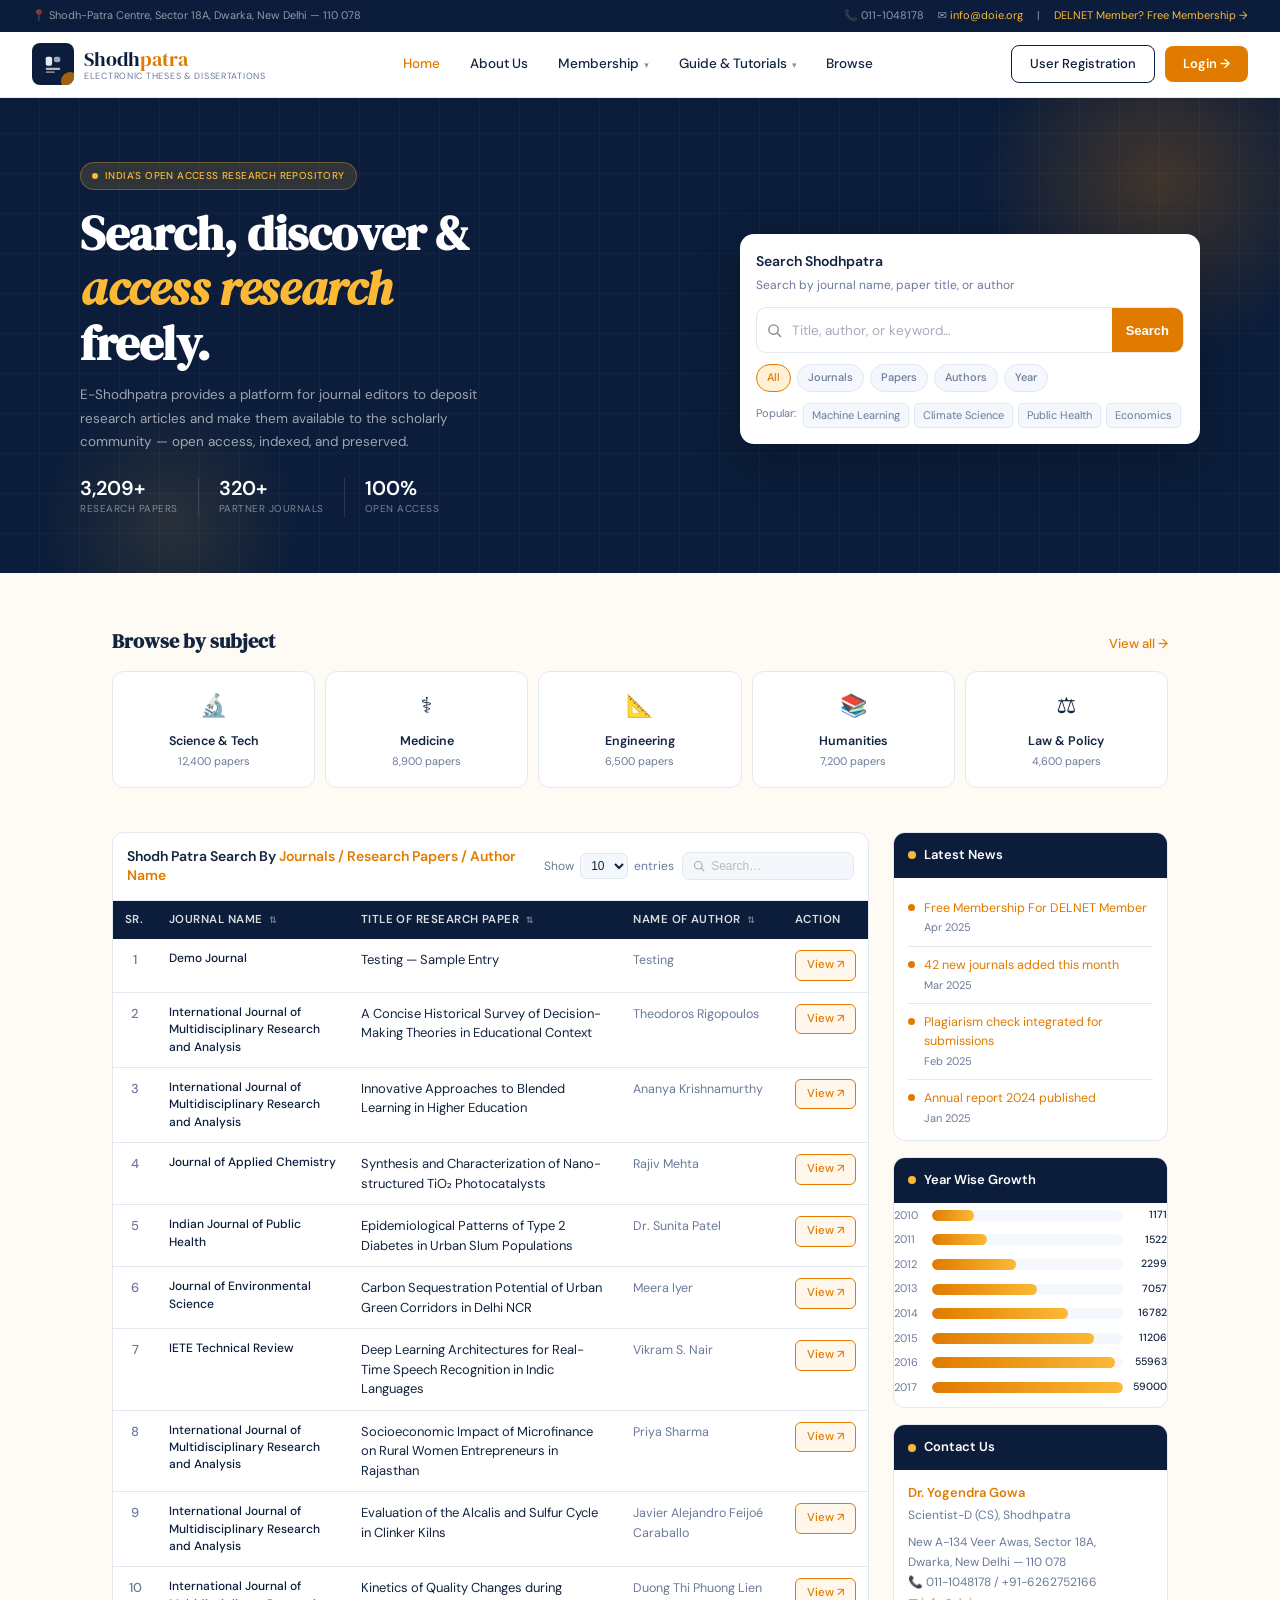
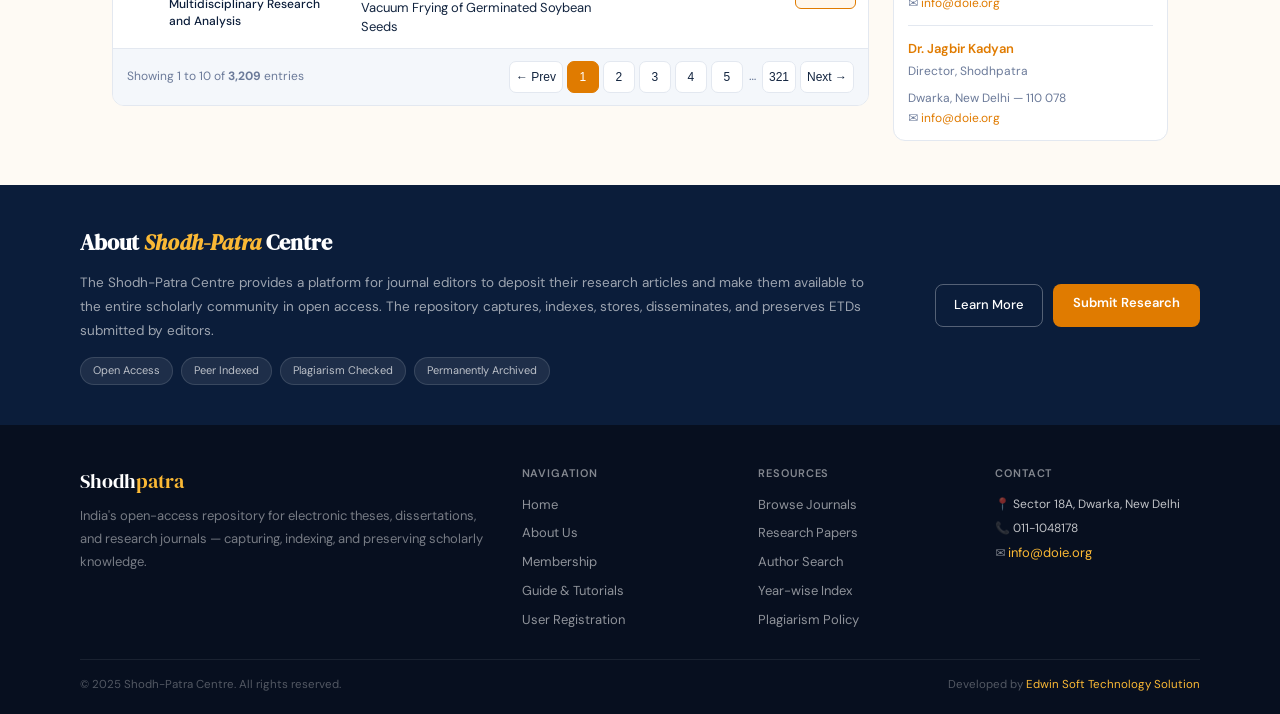
==== index.html @ c8c543f8 "final changes" ====
<!DOCTYPE html>
<html lang="en">
<head>
  <meta charset="UTF-8" />
  <meta name="viewport" content="width=device-width, initial-scale=1.0" />
  <title>E-Shodhpatra — Indian Electronic Theses &amp; Dissertations</title>
  <link
    href="https://fonts.googleapis.com/css2?family=DM+Serif+Display:ital@0;1&family=DM+Sans:opsz,wght@9..40,300;9..40,400;9..40,500;9..40,600&display=swap"
    rel="stylesheet"
  />
  <link rel="stylesheet" href="style.css" />
</head>
<body>

<!-- ════════════════════════════════════
     TOPBAR
════════════════════════════════════ -->
<div class="topbar">
  <span class="topbar-address">📍 Shodh-Patra Centre, Sector 18A, Dwarka, New Delhi — 110 078</span>
  <div class="topbar-right">
    <span>📞 011-1048178</span>
    <span>✉ <a href="mailto:info@doie.org">info@doie.org</a></span>
    <span>|</span>
    <a href="#">DELNET Member? Free Membership →</a>
  </div>
</div>

<!-- ════════════════════════════════════
     NAVBAR
════════════════════════════════════ -->
<nav class="nav">
  <!-- Logo -->
  <a href="#" class="nav-logo">
    <div class="nav-logo-mark">
      <svg width="20" height="20" viewBox="0 0 22 22" fill="none">
        <rect x="3"  y="3"  width="7"  height="10" rx="2" fill="white" opacity="0.9"/>
        <rect x="12" y="3"  width="7"  height="6"  rx="2" fill="white" opacity="0.6"/>
        <rect x="3"  y="15" width="16" height="2.5" rx="1.2" fill="white" opacity="0.7"/>
        <rect x="3"  y="19" width="10" height="2"  rx="1" fill="white" opacity="0.45"/>
      </svg>
    </div>
    <div class="nav-logo-text">
      <div class="main">Shodh<span>patra</span></div>
      <div class="sub">Electronic Theses &amp; Dissertations</div>
    </div>
  </a>

  <!-- Desktop links (visible ≥900px) -->
  <div class="nav-links">
    <a href="#" class="active">Home</a>
    <a href="#">About Us</a>
    <a href="#">Membership <span class="arrow">▾</span></a>
    <a href="#">Guide &amp; Tutorials <span class="arrow">▾</span></a>
    <a href="#">Browse</a>
  </div>

  <!-- Desktop action buttons (visible ≥900px) -->
  <div class="nav-actions">
    <a href="#" class="btn-outline">User Registration</a>
    <a href="#" class="btn-solid">Login →</a>
  </div>

  <!-- Hamburger (visible <900px) -->
  <button class="hamburger" id="hamburger" aria-label="Open menu" aria-expanded="false">
    <span></span><span></span><span></span>
  </button>
</nav>

<!-- Mobile Drawer -->
<div class="mobile-menu" id="mobileMenu" role="navigation" aria-label="Mobile menu">
  <a href="#" class="mobile-nav-link active">Home</a>
  <a href="#" class="mobile-nav-link">About Us</a>
  <a href="#" class="mobile-nav-link">Membership</a>
  <a href="#" class="mobile-nav-link">Guide &amp; Tutorials</a>
  <a href="#" class="mobile-nav-link">Browse</a>
  <div class="mobile-menu-divider"></div>
  <div class="mobile-menu-actions">
    <a href="#" class="btn-outline full">User Registration</a>
    <a href="#" class="btn-solid full">Login →</a>
  </div>
</div>

<!-- ════════════════════════════════════
     HERO
════════════════════════════════════ -->
<section class="hero">
  <div class="hero-bg-pattern"></div>
  <div class="hero-glow"></div>
  <div class="hero-glow2"></div>

  <div class="hero-inner">
    <!-- Left -->
    <div class="hero-left">
      <div class="hero-badge">
        <span class="hero-badge-dot"></span>
        India's Open Access Research Repository
      </div>
      <h1 class="hero-title">
        Search, discover &amp;<br>
        <span class="accent">access research</span><br>
        freely.
      </h1>
      <p class="hero-subtitle">
        E-Shodhpatra provides a platform for journal editors to deposit research
        articles and make them available to the scholarly community —
        open access, indexed, and preserved.
      </p>
      <div class="hero-stats">
        <div>
          <div class="hero-stat-num">3,209+</div>
          <div class="hero-stat-lbl">Research papers</div>
        </div>
        <div class="hero-stat-divider"></div>
        <div>
          <div class="hero-stat-num">320+</div>
          <div class="hero-stat-lbl">Partner journals</div>
        </div>
        <div class="hero-stat-divider"></div>
        <div>
          <div class="hero-stat-num">100%</div>
          <div class="hero-stat-lbl">Open access</div>
        </div>
      </div>
    </div>

    <!-- Right: Search card -->
    <div class="hero-right">
      <div class="search-card">
        <div class="search-card-title">Search Shodhpatra</div>
        <div class="search-card-sub">Search by journal name, paper title, or author</div>

        <div class="search-row">
          <div class="search-icon">
            <svg width="15" height="15" viewBox="0 0 16 16" fill="none">
              <circle cx="7" cy="7" r="5" stroke="#888" stroke-width="1.5"/>
              <line x1="11" y1="11" x2="14.5" y2="14.5" stroke="#888" stroke-width="1.5" stroke-linecap="round"/>
            </svg>
          </div>
          <input class="search-input" type="text" placeholder="Title, author, or keyword…" />
          <button class="search-go">Search</button>
        </div>

        <div class="filter-chips">
          <span class="chip on">All</span>
          <span class="chip">Journals</span>
          <span class="chip">Papers</span>
          <span class="chip">Authors</span>
          <span class="chip">Year</span>
        </div>

        <div class="search-quick">
          <span class="quick-lbl">Popular:</span>
          <div class="quick-tags">
            <span class="quick-tag">Machine Learning</span>
            <span class="quick-tag">Climate Science</span>
            <span class="quick-tag">Public Health</span>
            <span class="quick-tag">Economics</span>
          </div>
        </div>
      </div>
    </div>
  </div>
</section>

<!-- ════════════════════════════════════
     BROWSE BY SUBJECT
════════════════════════════════════ -->
<section class="cats-section">
  <div class="section-wrap">
    <div class="section-header">
      <h2 class="section-heading">Browse by subject</h2>
      <a href="#" class="section-link">View all →</a>
    </div>
    <div class="cat-grid">
      <div class="cat-card"><div class="cat-icon">🔬</div><div class="cat-name">Science &amp; Tech</div><div class="cat-count">12,400 papers</div></div>
      <div class="cat-card"><div class="cat-icon">⚕️</div><div class="cat-name">Medicine</div><div class="cat-count">8,900 papers</div></div>
      <div class="cat-card"><div class="cat-icon">📐</div><div class="cat-name">Engineering</div><div class="cat-count">6,500 papers</div></div>
      <div class="cat-card"><div class="cat-icon">📚</div><div class="cat-name">Humanities</div><div class="cat-count">7,200 papers</div></div>
      <div class="cat-card"><div class="cat-icon">⚖️</div><div class="cat-name">Law &amp; Policy</div><div class="cat-count">4,600 papers</div></div>
    </div>
  </div>
</section>

<!-- ════════════════════════════════════
     MAIN SECTION: TABLE + SIDEBAR
════════════════════════════════════ -->
<section class="main-section">
  <div class="section-wrap">
    <div class="main-layout">

      <!-- TABLE -->
      <div>
        <div class="table-card">

          <!-- Header -->
          <div class="table-card-header">
            <div class="table-card-title">
              Shodh Patra Search By <span>Journals / Research Papers / Author Name</span>
            </div>
            <div class="table-controls">
              <div class="show-entries">
                Show
                <select class="show-select">
                  <option>10</option><option>25</option><option>50</option>
                </select>
                entries
              </div>
              <div class="tbl-search">
                <svg width="12" height="12" viewBox="0 0 16 16" fill="none">
                  <circle cx="7" cy="7" r="5" stroke="#aaa" stroke-width="1.5"/>
                  <line x1="11" y1="11" x2="14.5" y2="14.5" stroke="#aaa" stroke-width="1.5" stroke-linecap="round"/>
                </svg>
                <input type="text" placeholder="Search…" />
              </div>
            </div>
          </div>

          <!-- ── MOBILE CARD VIEW (hidden on desktop) ── -->
          <div class="table-mobile">

            <div class="mobile-row">
              <div class="mobile-row-top">
                <div class="mobile-row-sr">1</div>
                <div class="mobile-row-title"><a href="#">Testing — Sample Entry</a></div>
              </div>
              <div class="mobile-row-meta">
                <span class="mobile-journal-badge">Demo Journal</span>
                <span class="mobile-author">Testing</span>
              </div>
              <div class="mobile-row-footer"><a href="#" class="action-btn">View ↗</a></div>
            </div>

            <div class="mobile-row">
              <div class="mobile-row-top">
                <div class="mobile-row-sr">2</div>
                <div class="mobile-row-title"><a href="#">A Concise Historical Survey of Decision-Making Theories in Educational Context</a></div>
              </div>
              <div class="mobile-row-meta">
                <span class="mobile-journal-badge">IJMRA</span>
                <span class="mobile-author">Theodoros Rigopoulos</span>
              </div>
              <div class="mobile-row-footer"><a href="#" class="action-btn">View ↗</a></div>
            </div>

            <div class="mobile-row">
              <div class="mobile-row-top">
                <div class="mobile-row-sr">3</div>
                <div class="mobile-row-title"><a href="#">Innovative Approaches to Blended Learning in Higher Education</a></div>
              </div>
              <div class="mobile-row-meta">
                <span class="mobile-journal-badge">IJMRA</span>
                <span class="mobile-author">Ananya Krishnamurthy</span>
              </div>
              <div class="mobile-row-footer"><a href="#" class="action-btn">View ↗</a></div>
            </div>

            <div class="mobile-row">
              <div class="mobile-row-top">
                <div class="mobile-row-sr">4</div>
                <div class="mobile-row-title"><a href="#">Synthesis and Characterization of Nano-structured TiO₂ Photocatalysts</a></div>
              </div>
              <div class="mobile-row-meta">
                <span class="mobile-journal-badge">Journal of Applied Chemistry</span>
                <span class="mobile-author">Rajiv Mehta</span>
              </div>
              <div class="mobile-row-footer"><a href="#" class="action-btn">View ↗</a></div>
            </div>

            <div class="mobile-row">
              <div class="mobile-row-top">
                <div class="mobile-row-sr">5</div>
                <div class="mobile-row-title"><a href="#">Epidemiological Patterns of Type 2 Diabetes in Urban Slum Populations</a></div>
              </div>
              <div class="mobile-row-meta">
                <span class="mobile-journal-badge">Indian Journal of Public Health</span>
                <span class="mobile-author">Dr. Sunita Patel</span>
              </div>
              <div class="mobile-row-footer"><a href="#" class="action-btn">View ↗</a></div>
            </div>

            <div class="mobile-row">
              <div class="mobile-row-top">
                <div class="mobile-row-sr">6</div>
                <div class="mobile-row-title"><a href="#">Carbon Sequestration Potential of Urban Green Corridors in Delhi NCR</a></div>
              </div>
              <div class="mobile-row-meta">
                <span class="mobile-journal-badge">Journal of Environmental Science</span>
                <span class="mobile-author">Meera Iyer</span>
              </div>
              <div class="mobile-row-footer"><a href="#" class="action-btn">View ↗</a></div>
            </div>

            <div class="mobile-row">
              <div class="mobile-row-top">
                <div class="mobile-row-sr">7</div>
                <div class="mobile-row-title"><a href="#">Deep Learning Architectures for Real-Time Speech Recognition in Indic Languages</a></div>
              </div>
              <div class="mobile-row-meta">
                <span class="mobile-journal-badge">IETE Technical Review</span>
                <span class="mobile-author">Vikram S. Nair</span>
              </div>
              <div class="mobile-row-footer"><a href="#" class="action-btn">View ↗</a></div>
            </div>

            <div class="mobile-row">
              <div class="mobile-row-top">
                <div class="mobile-row-sr">8</div>
                <div class="mobile-row-title"><a href="#">Socioeconomic Impact of Microfinance on Rural Women Entrepreneurs in Rajasthan</a></div>
              </div>
              <div class="mobile-row-meta">
                <span class="mobile-journal-badge">IJMRA</span>
                <span class="mobile-author">Priya Sharma</span>
              </div>
              <div class="mobile-row-footer"><a href="#" class="action-btn">View ↗</a></div>
            </div>

            <div class="mobile-row">
              <div class="mobile-row-top">
                <div class="mobile-row-sr">9</div>
                <div class="mobile-row-title"><a href="#">Evaluation of the Alcalis and Sulfur Cycle in Clinker Kilns</a></div>
              </div>
              <div class="mobile-row-meta">
                <span class="mobile-journal-badge">IJMRA</span>
                <span class="mobile-author">Javier Alejandro Feijoé Caraballo</span>
              </div>
              <div class="mobile-row-footer"><a href="#" class="action-btn">View ↗</a></div>
            </div>

            <div class="mobile-row">
              <div class="mobile-row-top">
                <div class="mobile-row-sr">10</div>
                <div class="mobile-row-title"><a href="#">Kinetics of Quality Changes during Vacuum Frying of Germinated Soybean Seeds</a></div>
              </div>
              <div class="mobile-row-meta">
                <span class="mobile-journal-badge">IJMRA</span>
                <span class="mobile-author">Duong Thi Phuong Lien</span>
              </div>
              <div class="mobile-row-footer"><a href="#" class="action-btn">View ↗</a></div>
            </div>

          </div><!-- /table-mobile -->

          <!-- ── DESKTOP TABLE (hidden on mobile) ── -->
          <table class="table-desktop desktop-table">
            <thead>
              <tr>
                <th>Sr.</th>
                <th>Journal Name <span class="sort">⇅</span></th>
                <th>Title of Research Paper <span class="sort">⇅</span></th>
                <th>Name of Author <span class="sort">⇅</span></th>
                <th>Action</th>
              </tr>
            </thead>
            <tbody>
              <tr>
                <td class="sr">1</td>
                <td><div class="journal-name">Demo Journal</div></td>
                <td><div class="paper-title"><a href="#">Testing — Sample Entry</a></div></td>
                <td><div class="author-name">Testing</div></td>
                <td><a href="#" class="action-btn">View ↗</a></td>
              </tr>
              <tr>
                <td class="sr">2</td>
                <td><div class="journal-name">International Journal of Multidisciplinary Research and Analysis</div></td>
                <td><div class="paper-title"><a href="#">A Concise Historical Survey of Decision-Making Theories in Educational Context</a></div></td>
                <td><div class="author-name">Theodoros Rigopoulos</div></td>
                <td><a href="#" class="action-btn">View ↗</a></td>
              </tr>
              <tr>
                <td class="sr">3</td>
                <td><div class="journal-name">International Journal of Multidisciplinary Research and Analysis</div></td>
                <td><div class="paper-title"><a href="#">Innovative Approaches to Blended Learning in Higher Education</a></div></td>
                <td><div class="author-name">Ananya Krishnamurthy</div></td>
                <td><a href="#" class="action-btn">View ↗</a></td>
              </tr>
              <tr>
                <td class="sr">4</td>
                <td><div class="journal-name">Journal of Applied Chemistry</div></td>
                <td><div class="paper-title"><a href="#">Synthesis and Characterization of Nano-structured TiO₂ Photocatalysts</a></div></td>
                <td><div class="author-name">Rajiv Mehta</div></td>
                <td><a href="#" class="action-btn">View ↗</a></td>
              </tr>
              <tr>
                <td class="sr">5</td>
                <td><div class="journal-name">Indian Journal of Public Health</div></td>
                <td><div class="paper-title"><a href="#">Epidemiological Patterns of Type 2 Diabetes in Urban Slum Populations</a></div></td>
                <td><div class="author-name">Dr. Sunita Patel</div></td>
                <td><a href="#" class="action-btn">View ↗</a></td>
              </tr>
              <tr>
                <td class="sr">6</td>
                <td><div class="journal-name">Journal of Environmental Science</div></td>
                <td><div class="paper-title"><a href="#">Carbon Sequestration Potential of Urban Green Corridors in Delhi NCR</a></div></td>
                <td><div class="author-name">Meera Iyer</div></td>
                <td><a href="#" class="action-btn">View ↗</a></td>
              </tr>
              <tr>
                <td class="sr">7</td>
                <td><div class="journal-name">IETE Technical Review</div></td>
                <td><div class="paper-title"><a href="#">Deep Learning Architectures for Real-Time Speech Recognition in Indic Languages</a></div></td>
                <td><div class="author-name">Vikram S. Nair</div></td>
                <td><a href="#" class="action-btn">View ↗</a></td>
              </tr>
              <tr>
                <td class="sr">8</td>
                <td><div class="journal-name">International Journal of Multidisciplinary Research and Analysis</div></td>
                <td><div class="paper-title"><a href="#">Socioeconomic Impact of Microfinance on Rural Women Entrepreneurs in Rajasthan</a></div></td>
                <td><div class="author-name">Priya Sharma</div></td>
                <td><a href="#" class="action-btn">View ↗</a></td>
              </tr>
              <tr>
                <td class="sr">9</td>
                <td><div class="journal-name">International Journal of Multidisciplinary Research and Analysis</div></td>
                <td><div class="paper-title"><a href="#">Evaluation of the Alcalis and Sulfur Cycle in Clinker Kilns</a></div></td>
                <td><div class="author-name">Javier Alejandro Feijoé Caraballo</div></td>
                <td><a href="#" class="action-btn">View ↗</a></td>
              </tr>
              <tr>
                <td class="sr">10</td>
                <td><div class="journal-name">International Journal of Multidisciplinary Research and Analysis</div></td>
                <td><div class="paper-title"><a href="#">Kinetics of Quality Changes during Vacuum Frying of Germinated Soybean Seeds</a></div></td>
                <td><div class="author-name">Duong Thi Phuong Lien</div></td>
                <td><a href="#" class="action-btn">View ↗</a></td>
              </tr>
            </tbody>
          </table>

          <!-- Footer / Pagination -->
          <div class="table-footer">
            <div class="showing-info">Showing 1 to 10 of <strong>3,209</strong> entries</div>
            <div class="pagination">
              <button class="page-btn">← Prev</button>
              <button class="page-btn active">1</button>
              <button class="page-btn">2</button>
              <button class="page-btn">3</button>
              <button class="page-btn">4</button>
              <button class="page-btn">5</button>
              <span class="page-ellipsis">…</span>
              <button class="page-btn">321</button>
              <button class="page-btn">Next →</button>
            </div>
          </div>

        </div><!-- /table-card -->
      </div><!-- /table column -->

      <!-- SIDEBAR -->
      <div class="sidebar">

        <!-- Latest News -->
        <div class="sidebar-card">
          <div class="sidebar-card-head"><span class="dot"></span> Latest News</div>
          <div class="sidebar-card-body">
            <div class="news-item">
              <div class="news-dot"></div>
              <div><div class="news-text"><a href="#">Free Membership For DELNET Member</a></div><div class="news-date">Apr 2025</div></div>
            </div>
            <div class="news-item">
              <div class="news-dot"></div>
              <div><div class="news-text"><a href="#">42 new journals added this month</a></div><div class="news-date">Mar 2025</div></div>
            </div>
            <div class="news-item">
              <div class="news-dot"></div>
              <div><div class="news-text"><a href="#">Plagiarism check integrated for submissions</a></div><div class="news-date">Feb 2025</div></div>
            </div>
            <div class="news-item">
              <div class="news-dot"></div>
              <div><div class="news-text"><a href="#">Annual report 2024 published</a></div><div class="news-date">Jan 2025</div></div>
            </div>
          </div>
        </div>

        <!-- Year Wise Growth -->
        <div class="sidebar-card">
          <div class="sidebar-card-head"><span class="dot"></span> Year Wise Growth</div>
          <div class="sidebar-card-body growth-chart">
            <div class="growth-year-row"><span class="growth-year">2010</span><div class="growth-bar-bg"><div class="growth-bar" style="width:22%"></div></div><span class="growth-val">1171</span></div>
            <div class="growth-year-row"><span class="growth-year">2011</span><div class="growth-bar-bg"><div class="growth-bar" style="width:29%"></div></div><span class="growth-val">1522</span></div>
            <div class="growth-year-row"><span class="growth-year">2012</span><div class="growth-bar-bg"><div class="growth-bar" style="width:44%"></div></div><span class="growth-val">2299</span></div>
            <div class="growth-year-row"><span class="growth-year">2013</span><div class="growth-bar-bg"><div class="growth-bar" style="width:55%"></div></div><span class="growth-val">7057</span></div>
            <div class="growth-year-row"><span class="growth-year">2014</span><div class="growth-bar-bg"><div class="growth-bar" style="width:71%"></div></div><span class="growth-val">16782</span></div>
            <div class="growth-year-row"><span class="growth-year">2015</span><div class="growth-bar-bg"><div class="growth-bar" style="width:85%"></div></div><span class="growth-val">11206</span></div>
            <div class="growth-year-row"><span class="growth-year">2016</span><div class="growth-bar-bg"><div class="growth-bar" style="width:96%"></div></div><span class="growth-val">55963</span></div>
            <div class="growth-year-row"><span class="growth-year">2017</span><div class="growth-bar-bg"><div class="growth-bar" style="width:100%"></div></div><span class="growth-val">59000</span></div>
          </div>
        </div>

        <!-- Contact -->
        <div class="sidebar-card">
          <div class="sidebar-card-head"><span class="dot"></span> Contact Us</div>
          <div class="sidebar-card-body">
            <div class="contact-block">
              <div class="contact-name">Dr. Yogendra Gowa</div>
              <div class="contact-role">Scientist-D (CS), Shodhpatra</div>
              <div class="contact-info">
                New A-134 Veer Awas, Sector 18A,<br>
                Dwarka, New Delhi — 110 078<br>
                📞 011-1048178 / +91-6262752166<br>
                ✉ <a href="mailto:info@doie.org">info@doie.org</a>
              </div>
              <hr class="contact-divider" />
              <div class="contact-name">Dr. Jagbir Kadyan</div>
              <div class="contact-role">Director, Shodhpatra</div>
              <div class="contact-info">
                Dwarka, New Delhi — 110 078<br>
                ✉ <a href="mailto:info@doie.org">info@doie.org</a>
              </div>
            </div>
          </div>
        </div>

      </div><!-- /sidebar -->
    </div><!-- /main-layout -->
  </div><!-- /section-wrap -->
</section>

<!-- ════════════════════════════════════
     ABOUT STRIP
════════════════════════════════════ -->
<div class="about-strip">
  <div class="about-inner">
    <div class="about-text">
      <h2 class="about-heading">About <span>Shodh-Patra</span> Centre</h2>
      <p class="about-desc">
        The Shodh-Patra Centre provides a platform for journal editors to deposit their research
        articles and make them available to the entire scholarly community in open access.
        The repository captures, indexes, stores, disseminates, and preserves ETDs submitted by editors.
      </p>
      <div class="about-pills">
        <span class="about-pill">Open Access</span>
        <span class="about-pill">Peer Indexed</span>
        <span class="about-pill">Plagiarism Checked</span>
        <span class="about-pill">Permanently Archived</span>
      </div>
    </div>
    <div class="about-cta-group">
      <a href="#" class="btn-outline-white">Learn More</a>
      <a href="#" class="btn-solid">Submit Research</a>
    </div>
  </div>
</div>

<!-- ════════════════════════════════════
     FOOTER
════════════════════════════════════ -->
<footer>
  <div class="footer-inner">
    <div class="footer-grid">

      <div class="footer-brand">
        <div class="logo-text">Shodh<span>patra</span></div>
        <p>India's open-access repository for electronic theses, dissertations, and research journals — capturing, indexing, and preserving scholarly knowledge.</p>
      </div>

      <div class="footer-col">
        <h4>Navigation</h4>
        <a href="#">Home</a>
        <a href="#">About Us</a>
        <a href="#">Membership</a>
        <a href="#">Guide &amp; Tutorials</a>
        <a href="#">User Registration</a>
      </div>

      <div class="footer-col">
        <h4>Resources</h4>
        <a href="#">Browse Journals</a>
        <a href="#">Research Papers</a>
        <a href="#">Author Search</a>
        <a href="#">Year-wise Index</a>
        <a href="#">Plagiarism Policy</a>
      </div>

      <div class="footer-col">
        <h4>Contact</h4>
        <div class="footer-contact-row">📍 <span>Sector 18A, Dwarka, New Delhi</span></div>
        <div class="footer-contact-row">📞 <span>011-1048178</span></div>
        <div class="footer-contact-row">✉ <a href="mailto:info@doie.org">info@doie.org</a></div>
      </div>

    </div>
    <div class="footer-bottom">
      <span>© 2025 Shodh-Patra Centre. All rights reserved.</span>
      <span>Developed by <a href="#">Edwin Soft Technology Solution</a></span>
    </div>
  </div>
</footer>

<script src="script.js"></script>
</body>
</html>
---- style.css ----
/* ═══════════════════════════════════════════
   E-SHODHPATRA — style.css  (Mobile-First)
   ═══════════════════════════════════════════ */

*, *::before, *::after { box-sizing: border-box; margin: 0; padding: 0; }

:root {
  --navy:         #0B1D3A;
  --ink:          #12243F;
  --saffron:      #E07B00;
  --gold:         #FBB935;
  --cream:        #FEFAF4;
  --white:        #FFFFFF;
  --muted:        #6B7A99;
  --border:       #E3E8F0;
  --surface:      #F4F7FB;
  --font-display: 'DM Serif Display', Georgia, serif;
  --font-body:    'DM Sans', system-ui, sans-serif;
}

html { scroll-behavior: smooth; }

body {
  font-family: var(--font-body);
  background: var(--cream);
  color: var(--ink);
  font-size: 15px;
  line-height: 1.6;
  overflow-x: hidden;
}

img, svg { max-width: 100%; }

/* ─────────────────────────────────────
   TOPBAR
───────────────────────────────────── */
.topbar {
  background: var(--navy);
  padding: 8px 16px;
  font-size: 11px;
  color: rgba(255,255,255,0.55);
  text-align: center;
}
.topbar a { color: var(--gold); text-decoration: none; }
.topbar-address { display: block; }
.topbar-right   { display: none; }

/* ─────────────────────────────────────
   NAVBAR
───────────────────────────────────── */
.nav {
  background: var(--white);
  border-bottom: 1px solid var(--border);
  padding: 0 16px;
  display: flex;
  align-items: center;
  justify-content: space-between;
  position: sticky;
  top: 0;
  z-index: 200;
  box-shadow: 0 2px 16px rgba(11,29,58,0.07);
  min-height: 58px;
}

.nav-logo {
  display: flex;
  align-items: center;
  gap: 10px;
  text-decoration: none;
  padding: 10px 0;
}
.nav-logo-mark {
  width: 36px; height: 36px;
  background: var(--navy);
  border-radius: 8px;
  display: flex; align-items: center; justify-content: center;
  position: relative; overflow: hidden; flex-shrink: 0;
}
.nav-logo-mark::after {
  content: '';
  position: absolute; bottom: -5px; right: -5px;
  width: 18px; height: 18px;
  background: var(--saffron); border-radius: 50%; opacity: 0.7;
}
.nav-logo-mark svg { position: relative; z-index: 1; }

.nav-logo-text { line-height: 1.2; }
.nav-logo-text .main { font-family: var(--font-display); font-size: 18px; color: var(--navy); }
.nav-logo-text .main span { color: var(--saffron); }
.nav-logo-text .sub { font-size: 9px; color: var(--muted); text-transform: uppercase; letter-spacing: 0.08em; }

/* Desktop links — hidden mobile */
.nav-links  { display: none; }
.nav-actions { display: none; }

/* Hamburger */
.hamburger {
  display: flex; flex-direction: column; justify-content: center; gap: 5px;
  width: 40px; height: 40px;
  background: none; border: none; cursor: pointer; padding: 4px;
  border-radius: 8px; transition: background 0.15s;
}
.hamburger:hover { background: var(--surface); }
.hamburger span {
  display: block; width: 22px; height: 2px;
  background: var(--ink); border-radius: 2px; transition: all 0.3s;
}
.hamburger.open span:nth-child(1) { transform: translateY(7px) rotate(45deg); }
.hamburger.open span:nth-child(2) { opacity: 0; }
.hamburger.open span:nth-child(3) { transform: translateY(-7px) rotate(-45deg); }

/* Mobile drawer */
.mobile-menu {
  display: none;
  position: fixed; top: 58px; left: 0; right: 0;
  background: var(--white); border-bottom: 1px solid var(--border);
  box-shadow: 0 8px 32px rgba(11,29,58,0.12);
  z-index: 199; padding: 12px 16px 16px;
  flex-direction: column; gap: 2px;
}
.mobile-menu.open { display: flex; }

.mobile-nav-link {
  display: block; padding: 12px 14px; font-size: 15px; font-weight: 500;
  color: var(--ink); text-decoration: none; border-radius: 8px;
  transition: background 0.12s, color 0.12s;
}
.mobile-nav-link:hover,
.mobile-nav-link.active { background: var(--surface); color: var(--saffron); }

.mobile-menu-divider { height: 1px; background: var(--border); margin: 8px 0; }

.mobile-menu-actions { display: flex; flex-direction: column; gap: 8px; }

/* ─── Buttons ─── */
.btn-outline {
  display: inline-block; text-align: center;
  padding: 9px 18px; font-size: 13px; font-weight: 500; border-radius: 8px;
  border: 1.5px solid var(--navy); color: var(--navy); background: transparent;
  cursor: pointer; text-decoration: none; transition: all 0.15s;
}
.btn-outline:hover { background: var(--navy); color: var(--white); }
.btn-outline.full  { display: block; }

.btn-solid {
  display: inline-block; text-align: center;
  padding: 9px 20px; font-size: 13px; font-weight: 600; border-radius: 8px;
  border: none; background: var(--saffron); color: var(--white);
  cursor: pointer; text-decoration: none; transition: background 0.15s;
}
.btn-solid:hover { background: #c96c00; }
.btn-solid.full  { display: block; }

.btn-outline-white {
  display: inline-block; text-align: center;
  padding: 10px 18px; font-size: 13px; font-weight: 500; border-radius: 8px;
  border: 1.5px solid rgba(255,255,255,0.3); color: var(--white); background: transparent;
  cursor: pointer; text-decoration: none; transition: all 0.15s;
}
.btn-outline-white:hover { background: rgba(255,255,255,0.1); }

/* ─────────────────────────────────────
   HERO
───────────────────────────────────── */
.hero {
  background: var(--navy);
  position: relative; overflow: hidden;
  padding: 40px 16px 36px;
}
.hero-bg-pattern {
  position: absolute; inset: 0; pointer-events: none; opacity: 0.04;
  background-image:
    repeating-linear-gradient(0deg, transparent, transparent 39px, rgba(255,255,255,0.8) 39px, rgba(255,255,255,0.8) 40px),
    repeating-linear-gradient(90deg, transparent, transparent 39px, rgba(255,255,255,0.8) 39px, rgba(255,255,255,0.8) 40px);
}
.hero-glow  { position: absolute; top: -100px; right: -60px; width: 360px; height: 360px; background: radial-gradient(circle, rgba(224,123,0,0.25) 0%, transparent 70%); pointer-events: none; }
.hero-glow2 { position: absolute; bottom: -80px; left: 40px;  width: 260px; height: 260px; background: radial-gradient(circle, rgba(251,185,53,0.12) 0%, transparent 70%); pointer-events: none; }

.hero-inner {
  max-width: 1120px; margin: 0 auto;
  position: relative; z-index: 1;
  display: flex; flex-direction: column; gap: 28px;
}
.hero-left { flex: 1; }

.hero-badge {
  display: inline-flex; align-items: center; gap: 7px;
  background: rgba(251,185,53,0.15); border: 1px solid rgba(251,185,53,0.3);
  color: var(--gold); font-size: 10px; font-weight: 500; letter-spacing: 0.04em;
  padding: 5px 11px; border-radius: 20px; margin-bottom: 16px; text-transform: uppercase;
}
.hero-badge-dot {
  width: 6px; height: 6px; background: var(--gold); border-radius: 50%; flex-shrink: 0;
  animation: blink 1.8s ease-in-out infinite;
}
@keyframes blink { 0%,100%{opacity:1} 50%{opacity:0.3} }

.hero-title {
  font-family: var(--font-display); font-size: 30px; line-height: 1.15;
  color: var(--white); margin-bottom: 12px; letter-spacing: -0.3px;
}
.hero-title .accent { color: var(--gold); font-style: italic; }

.hero-subtitle {
  font-size: 13.5px; color: rgba(255,255,255,0.6); line-height: 1.75; margin-bottom: 24px;
}
.hero-stats { display: flex; gap: 20px; flex-wrap: wrap; }
.hero-stat-num { font-size: 20px; font-weight: 600; color: var(--white); line-height: 1; }
.hero-stat-lbl { font-size: 10px; color: rgba(255,255,255,0.45); margin-top: 3px; text-transform: uppercase; letter-spacing: 0.05em; }
.hero-stat-divider { width: 1px; background: rgba(255,255,255,0.12); align-self: stretch; }

.hero-right { width: 100%; }

/* ─────────────────────────────────────
   SEARCH CARD
───────────────────────────────────── */
.search-card {
  background: var(--white); border-radius: 14px;
  padding: 16px; box-shadow: 0 16px 48px rgba(0,0,0,0.22);
}
.search-card-title { font-size: 14px; font-weight: 600; color: var(--ink); margin-bottom: 3px; }
.search-card-sub   { font-size: 12px; color: var(--muted); margin-bottom: 12px; }

.search-row {
  display: flex; align-items: center;
  border: 1.5px solid var(--border); border-radius: 10px;
  overflow: hidden; transition: border-color 0.15s;
}
.search-row:focus-within { border-color: var(--saffron); }

.search-icon { padding: 0 10px; color: var(--muted); display: flex; align-items: center; flex-shrink: 0; }
.search-input {
  flex: 1; min-width: 0; border: none; outline: none;
  font-family: var(--font-body); font-size: 13.5px; padding: 11px 0;
  color: var(--ink); background: transparent;
}
.search-input::placeholder { color: #aab; }
.search-go {
  background: var(--saffron); color: var(--white); border: none;
  padding: 0 14px; font-size: 13px; font-weight: 600; cursor: pointer;
  height: 44px; transition: background 0.15s; white-space: nowrap; flex-shrink: 0;
}
.search-go:hover { background: #c96c00; }

.filter-chips { display: flex; gap: 6px; flex-wrap: wrap; margin-top: 11px; }
.chip {
  font-size: 11px; padding: 4px 10px; border-radius: 20px; cursor: pointer;
  border: 1px solid var(--border); background: var(--surface); color: var(--muted);
  transition: all 0.12s; font-weight: 500;
}
.chip:hover, .chip.on { background: #FFF0D6; border-color: var(--saffron); color: var(--saffron); }

.search-quick { margin-top: 11px; display: flex; gap: 7px; align-items: flex-start; flex-wrap: wrap; }
.quick-lbl { font-size: 11px; color: var(--muted); white-space: nowrap; padding-top: 2px; }
.quick-tags { display: flex; gap: 5px; flex-wrap: wrap; }
.quick-tag {
  font-size: 11px; padding: 3px 8px; border-radius: 5px;
  background: var(--surface); color: var(--muted); cursor: pointer;
  border: 1px solid var(--border); transition: all 0.12s;
}
.quick-tag:hover { color: var(--saffron); border-color: var(--saffron); }

/* ─────────────────────────────────────
   SECTION WRAPPER
───────────────────────────────────── */
.section-wrap { max-width: 1120px; margin: 0 auto; padding: 0 16px; }
.section-header {
  display: flex; justify-content: space-between; align-items: baseline;
  margin-bottom: 14px; flex-wrap: wrap; gap: 6px;
}
.section-heading { font-family: var(--font-display); font-size: 20px; color: var(--ink); }
.section-link { font-size: 13px; color: var(--saffron); text-decoration: none; font-weight: 500; }
.section-link:hover { text-decoration: underline; }

/* ─────────────────────────────────────
   CATEGORIES
───────────────────────────────────── */
.cats-section { padding: 32px 0 0; }
.cat-grid { display: grid; grid-template-columns: repeat(2, 1fr); gap: 10px; }
.cat-card {
  background: var(--white); border: 1px solid var(--border); border-radius: 12px;
  padding: 16px 12px; cursor: pointer; text-align: center;
  transition: transform 0.15s, box-shadow 0.15s, border-color 0.15s;
}
.cat-card:hover { transform: translateY(-2px); box-shadow: 0 6px 20px rgba(11,29,58,0.09); border-color: var(--saffron); }
.cat-icon  { font-size: 22px; margin-bottom: 8px; }
.cat-name  { font-size: 12.5px; font-weight: 600; color: var(--ink); margin-bottom: 2px; }
.cat-count { font-size: 11px; color: var(--muted); }

/* ─────────────────────────────────────
   MAIN LAYOUT
───────────────────────────────────── */
.main-section { padding: 28px 0; }
.main-layout  { display: grid; grid-template-columns: 1fr; gap: 20px; }

/* ─────────────────────────────────────
   TABLE CARD
───────────────────────────────────── */
.table-card { background: var(--white); border: 1px solid var(--border); border-radius: 12px; overflow: hidden; }

.table-card-header {
  padding: 14px; border-bottom: 1px solid var(--border);
  display: flex; flex-direction: column; gap: 10px;
}
.table-card-title { font-size: 14px; font-weight: 600; color: var(--ink); line-height: 1.4; }
.table-card-title span { color: var(--saffron); }

.table-controls { display: flex; gap: 8px; align-items: center; flex-wrap: wrap; }
.show-entries { display: flex; align-items: center; gap: 6px; font-size: 12px; color: var(--muted); }
.show-select {
  border: 1px solid var(--border); border-radius: 6px; padding: 4px 6px;
  font-size: 12px; color: var(--ink); background: var(--surface); outline: none; cursor: pointer;
}
.tbl-search {
  flex: 1; min-width: 120px; display: flex; align-items: center; gap: 6px;
  border: 1px solid var(--border); border-radius: 8px; padding: 6px 10px; background: var(--surface);
}
.tbl-search input {
  flex: 1; min-width: 0; border: none; outline: none;
  font-size: 12px; background: transparent; color: var(--ink);
}
.tbl-search input::placeholder { color: #bbb; }

/* ── Mobile card rows (shown on mobile, hidden on desktop) ── */
.table-mobile  { display: block; }
.table-desktop { display: none; }

.mobile-row { padding: 14px 14px; border-bottom: 1px solid var(--border); }
.mobile-row:last-child { border-bottom: none; }

.mobile-row-top {
  display: flex; gap: 10px; align-items: flex-start; margin-bottom: 8px;
}
.mobile-row-sr {
  font-size: 11px; font-weight: 700; color: var(--white);
  background: var(--navy); min-width: 24px; height: 24px;
  border-radius: 50%; display: flex; align-items: center; justify-content: center; flex-shrink: 0;
}
.mobile-row-title {
  flex: 1; font-size: 13px; font-weight: 500; color: var(--ink); line-height: 1.45;
}
.mobile-row-title a { color: var(--ink); text-decoration: none; }
.mobile-row-title a:hover { color: var(--saffron); }

.mobile-row-meta { display: flex; flex-wrap: wrap; gap: 6px; margin-bottom: 10px; padding-left: 34px; }
.mobile-journal-badge {
  font-size: 11px; background: #EEF2FF; color: #3730A3;
  padding: 2px 9px; border-radius: 10px; font-weight: 500;
}
.mobile-author { font-size: 11.5px; color: var(--muted); align-self: center; }

.mobile-row-footer { display: flex; justify-content: flex-end; padding-left: 34px; }

/* Desktop table */
table.desktop-table { width: 100%; border-collapse: collapse; }
thead th {
  background: var(--navy); color: rgba(255,255,255,0.85);
  font-size: 11.5px; font-weight: 600; text-transform: uppercase;
  letter-spacing: 0.04em; padding: 10px 12px; text-align: left; white-space: nowrap;
}
thead th:first-child { width: 44px; }
thead th .sort { font-size: 9px; opacity: 0.5; margin-left: 3px; }
tbody tr { border-bottom: 1px solid var(--border); transition: background 0.1s; }
tbody tr:last-child { border-bottom: none; }
tbody tr:hover { background: #FFFBF5; }
tbody td { padding: 11px 12px; font-size: 13px; color: var(--ink); vertical-align: top; }
tbody td.sr { color: var(--muted); font-weight: 500; text-align: center; }

.journal-name { font-weight: 500; font-size: 12px; color: var(--navy); line-height: 1.45; }
.paper-title  { line-height: 1.5; }
.paper-title a { color: var(--ink); text-decoration: none; transition: color 0.1s; }
.paper-title a:hover { color: var(--saffron); text-decoration: underline; }
.author-name  { font-size: 12.5px; color: var(--muted); }

.action-btn {
  display: inline-flex; align-items: center; gap: 4px;
  padding: 5px 11px; border-radius: 6px; font-size: 11.5px; font-weight: 500;
  border: 1px solid var(--saffron); color: var(--saffron); background: #FFF7EC;
  cursor: pointer; text-decoration: none; transition: all 0.12s; white-space: nowrap;
}
.action-btn:hover { background: var(--saffron); color: var(--white); }

/* ─────────────────────────────────────
   PAGINATION
───────────────────────────────────── */
.table-footer {
  padding: 12px 14px; border-top: 1px solid var(--border);
  display: flex; flex-direction: column; gap: 10px; align-items: center;
  background: var(--surface);
}
.showing-info { font-size: 12px; color: var(--muted); }
.pagination { display: flex; gap: 4px; align-items: center; flex-wrap: wrap; justify-content: center; }
.page-btn {
  min-width: 32px; height: 32px; border-radius: 7px; font-size: 12px; font-weight: 500;
  border: 1px solid var(--border); background: var(--white); color: var(--ink);
  cursor: pointer; display: flex; align-items: center; justify-content: center;
  padding: 0 6px; transition: all 0.12s;
}
.page-btn:hover { border-color: var(--saffron); color: var(--saffron); }
.page-btn.active { background: var(--saffron); border-color: var(--saffron); color: var(--white); }
.page-ellipsis { font-size: 13px; color: var(--muted); padding: 0 2px; }

/* ─────────────────────────────────────
   SIDEBAR
───────────────────────────────────── */
.sidebar { display: flex; flex-direction: column; gap: 16px; }
.sidebar-card { background: var(--white); border: 1px solid var(--border); border-radius: 12px; overflow: hidden; }
.sidebar-card-head {
  padding: 12px 14px; background: var(--navy); color: var(--white);
  font-size: 13px; font-weight: 600; display: flex; align-items: center; gap: 8px;
}
.sidebar-card-head .dot { width: 8px; height: 8px; background: var(--gold); border-radius: 50%; }
.sidebar-card-body { padding: 12px 14px; }

.news-item { padding: 9px 0; border-bottom: 1px solid var(--border); display: flex; gap: 9px; align-items: flex-start; }
.news-item:last-child { border-bottom: none; padding-bottom: 0; }
.news-dot { width: 7px; height: 7px; background: var(--saffron); border-radius: 50%; flex-shrink: 0; margin-top: 5px; }
.news-text { font-size: 12.5px; color: var(--ink); line-height: 1.5; }
.news-text a { color: var(--saffron); text-decoration: none; }
.news-text a:hover { text-decoration: underline; }
.news-date { font-size: 11px; color: var(--muted); margin-top: 2px; }

.growth-chart { padding: 4px 0; }
.growth-year-row { display: flex; align-items: center; gap: 8px; margin-bottom: 7px; }
.growth-year { font-size: 11px; color: var(--muted); width: 30px; flex-shrink: 0; }
.growth-bar-bg { flex: 1; height: 11px; background: var(--surface); border-radius: 6px; overflow: hidden; }
.growth-bar { height: 100%; border-radius: 6px; background: linear-gradient(90deg, var(--saffron), var(--gold)); }
.growth-val { font-size: 10.5px; color: var(--ink); font-weight: 500; width: 36px; text-align: right; flex-shrink: 0; }

.contact-block { font-size: 12.5px; color: var(--ink); line-height: 1.7; }
.contact-name  { font-weight: 600; color: var(--saffron); font-size: 13px; margin-bottom: 1px; }
.contact-role  { color: var(--muted); font-size: 12px; }
.contact-info  { margin-top: 6px; font-size: 12px; color: var(--muted); line-height: 1.7; }
.contact-info a { color: var(--saffron); text-decoration: none; }
.contact-divider { border: none; border-top: 1px solid var(--border); margin: 12px 0; }

/* ─────────────────────────────────────
   ABOUT STRIP
───────────────────────────────────── */
.about-strip { background: var(--navy); padding: 36px 16px; }
.about-inner { max-width: 1120px; margin: 0 auto; display: flex; flex-direction: column; gap: 24px; }
.about-text { flex: 1; }
.about-heading { font-family: var(--font-display); font-size: 22px; color: var(--white); margin-bottom: 10px; }
.about-heading span { color: var(--gold); font-style: italic; }
.about-desc { font-size: 13.5px; color: rgba(255,255,255,0.6); line-height: 1.8; }
.about-pills { display: flex; gap: 8px; margin-top: 14px; flex-wrap: wrap; }
.about-pill {
  font-size: 11px; padding: 4px 12px; border-radius: 20px;
  background: rgba(255,255,255,0.08); color: rgba(255,255,255,0.7); border: 1px solid rgba(255,255,255,0.12);
}
.about-cta-group { display: flex; flex-direction: column; gap: 10px; }

/* ─────────────────────────────────────
   FOOTER
───────────────────────────────────── */
footer { background: #070F1F; padding: 32px 16px 18px; }
.footer-inner { max-width: 1120px; margin: 0 auto; }
.footer-grid {
  display: grid; grid-template-columns: 1fr; gap: 24px;
  padding-bottom: 20px; border-bottom: 1px solid rgba(255,255,255,0.08);
}
.footer-brand .logo-text { font-family: var(--font-display); font-size: 20px; color: var(--white); }
.footer-brand .logo-text span { color: var(--gold); }
.footer-brand p { font-size: 13px; color: rgba(255,255,255,0.45); line-height: 1.75; margin-top: 8px; }

.footer-col h4 {
  font-size: 11px; font-weight: 600; color: rgba(255,255,255,0.5);
  text-transform: uppercase; letter-spacing: 0.08em; margin-bottom: 12px;
}
.footer-col a { display: block; font-size: 13px; color: rgba(255,255,255,0.55); text-decoration: none; margin-bottom: 8px; transition: color 0.12s; }
.footer-col a:hover { color: var(--gold); }

.footer-contact-row { font-size: 12px; color: rgba(255,255,255,0.5); margin-bottom: 5px; }
.footer-contact-row span { color: rgba(255,255,255,0.75); }
.footer-contact-row a { color: var(--gold); text-decoration: none; display: inline; margin-bottom: 0; }

.footer-bottom {
  display: flex; flex-direction: column; gap: 5px;
  padding-top: 16px; font-size: 11.5px; color: rgba(255,255,255,0.3); text-align: center;
}
.footer-bottom a { color: var(--gold); text-decoration: none; }

/* ─────────────────────────────────────
   BADGES
───────────────────────────────────── */
.badge { display: inline-block; font-size: 10px; font-weight: 600; padding: 2px 8px; border-radius: 10px; text-transform: uppercase; letter-spacing: 0.04em; }
.badge-thesis  { background: #EEF2FF; color: #3730A3; }
.badge-journal { background: #ECFDF5; color: #065F46; }
.badge-report  { background: #FFF7ED; color: #92400E; }

/* ═══════════════════════════════════════════
   TABLET — 580px+
═══════════════════════════════════════════ */
@media (min-width: 580px) {
  .topbar { display: flex; justify-content: space-between; padding: 7px 20px; text-align: left; }
  .topbar-address { display: inline; }
  .topbar-right { display: flex; gap: 14px; align-items: center; }

  .nav { padding: 0 20px; }

  .hero { padding: 48px 20px 44px; }
  .hero-title { font-size: 36px; }

  .section-wrap { padding: 0 20px; }
  .cats-section { padding: 40px 0 0; }
  .cat-grid { grid-template-columns: repeat(3, 1fr); }

  .main-section { padding: 32px 0; }

  .table-card-header { flex-direction: row; justify-content: space-between; align-items: center; }

  .table-footer { flex-direction: row; justify-content: space-between; align-items: center; }

  .about-strip { padding: 40px 20px; }

  footer { padding: 36px 20px 18px; }
  .footer-grid { grid-template-columns: 1fr 1fr; gap: 20px; }
  .footer-bottom { flex-direction: row; justify-content: space-between; text-align: left; }
}

/* ═══════════════════════════════════════════
   DESKTOP — 900px+
═══════════════════════════════════════════ */
@media (min-width: 900px) {
  .topbar { padding: 7px 32px; }

  /* Navbar */
  .nav { padding: 0 32px; min-height: 66px; }
  .hamburger { display: none; }
  .mobile-menu { display: none !important; }

  .nav-links {
    display: flex; align-items: center; gap: 4px;
  }
  .nav-links a {
    display: inline-block; padding: 8px 13px; font-size: 13.5px; font-weight: 500;
    color: var(--ink); text-decoration: none; border-radius: 8px;
    transition: background 0.15s, color 0.15s;
  }
  .nav-links a:hover  { background: var(--surface); color: var(--saffron); }
  .nav-links a.active { color: var(--saffron); }
  .nav-links a .arrow { font-size: 9px; margin-left: 2px; opacity: 0.5; }

  .nav-actions { display: flex; gap: 10px; align-items: center; }
  .nav-actions .btn-outline,
  .nav-actions .btn-solid { display: inline-block; padding: 8px 18px; }
  .nav-logo-text .main { font-size: 20px; }
  .nav-logo-mark { width: 42px; height: 42px; }

  /* Hero */
  .hero { padding: 64px 32px 56px; }
  .hero-inner { flex-direction: row; gap: 56px; align-items: center; }
  .hero-left  { flex: 1; }
  .hero-right { width: auto; flex: 0 0 420px; }
  .hero-title { font-size: 44px; }
  .hero-subtitle { max-width: 420px; }

  /* Section */
  .section-wrap { padding: 0 32px; }
  .cats-section { padding: 52px 0 0; }
  .cat-grid { grid-template-columns: repeat(5, 1fr); }

  /* Main 2-col layout */
  .main-section { padding: 44px 0; }
  .main-layout  { grid-template-columns: 1fr 275px; gap: 24px; }

  /* Table: hide mobile cards, show desktop table */
  .table-mobile  { display: none; }
  .table-desktop { display: table; width: 100%; border-collapse: collapse; }

  /* About */
  .about-strip { padding: 40px 32px; }
  .about-inner { flex-direction: row; gap: 48px; align-items: center; }
  .about-cta-group { flex-direction: row; flex-shrink: 0; }

  /* Footer */
  footer { padding: 40px 32px 20px; }
  .footer-grid { grid-template-columns: 2fr 1fr 1fr 1fr; gap: 32px; }
}

@media (min-width: 1200px) {
  .hero-right { flex: 0 0 460px; }
  .hero-title { font-size: 48px; }
}
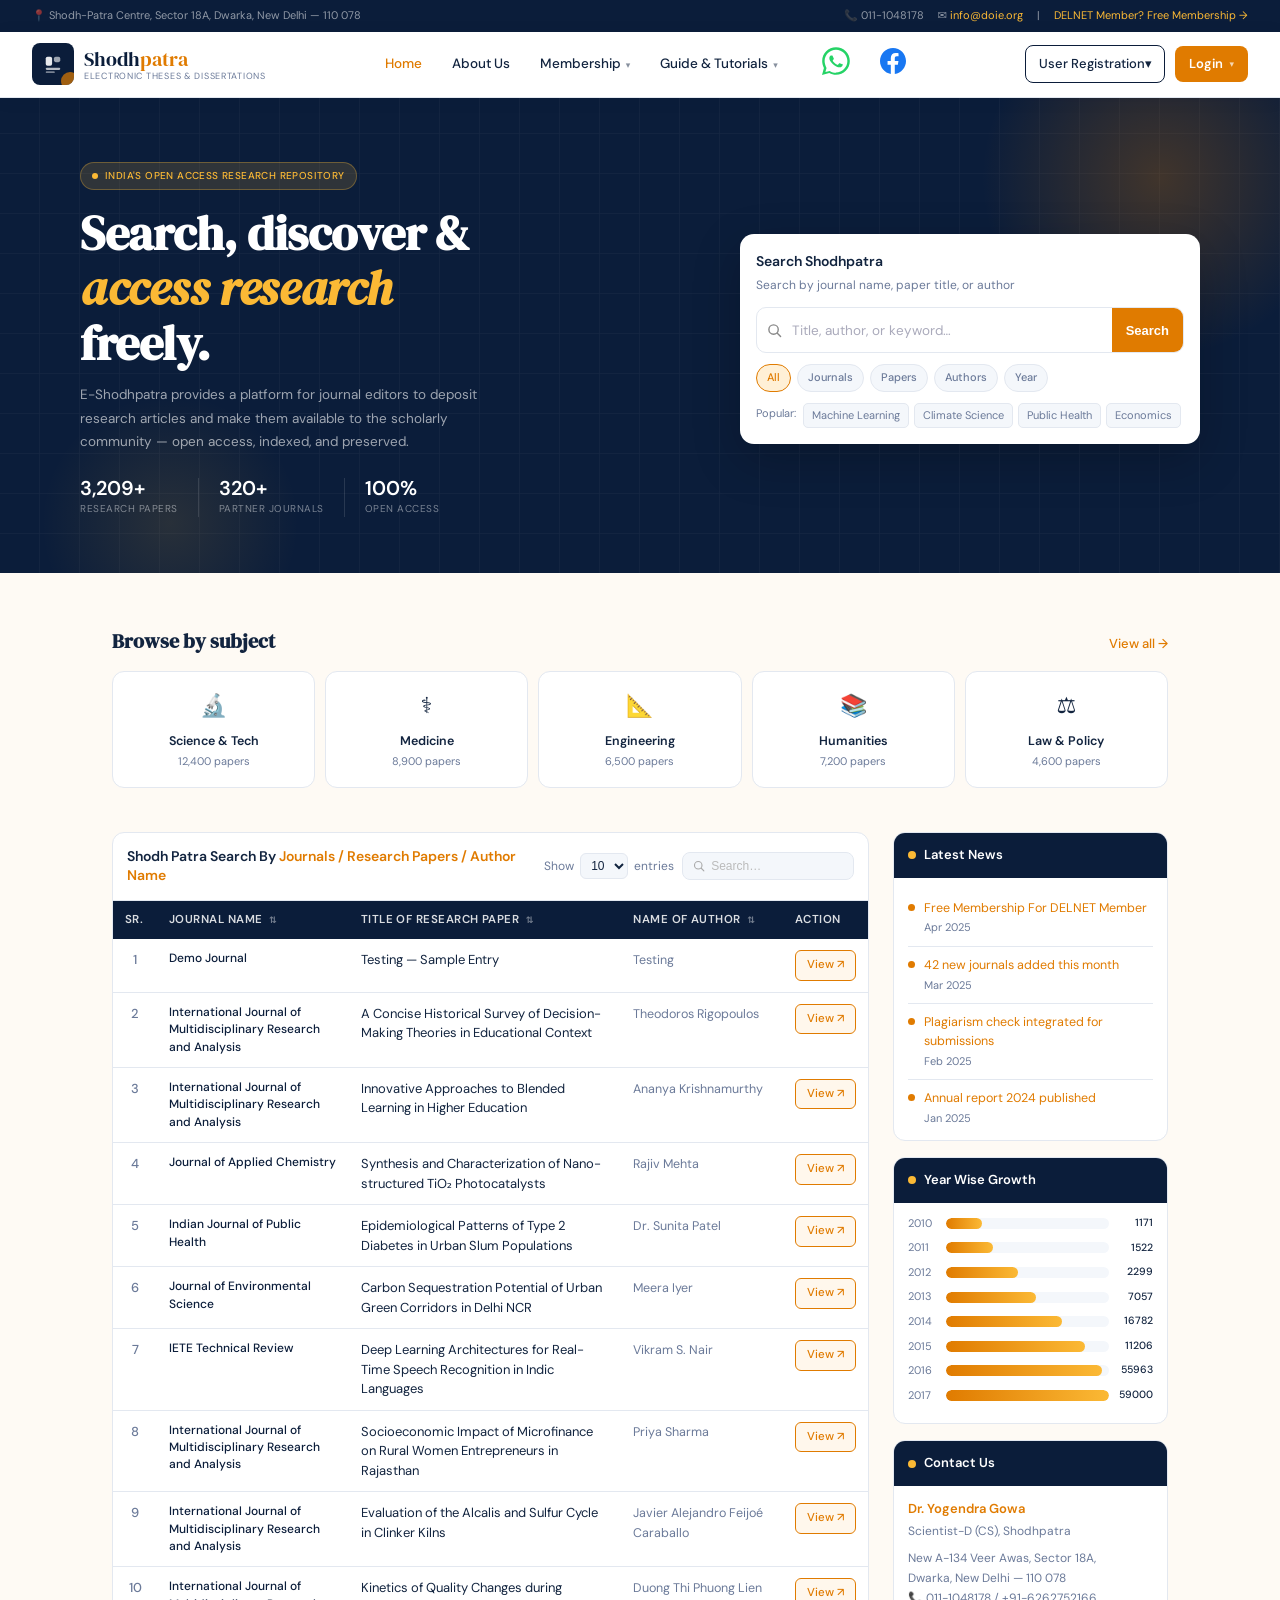
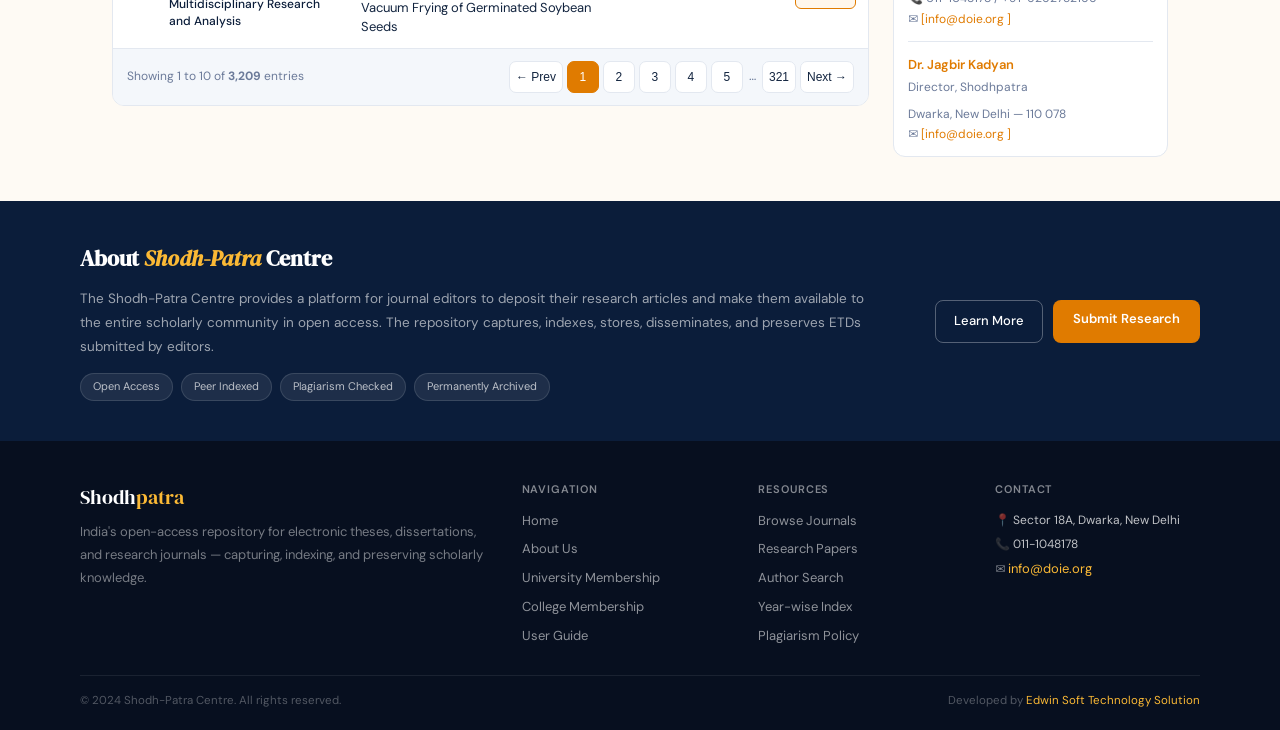
==== commit a153954e: "entire webpage UI have ready" ====
--- a/index.html
+++ b/index.html
@@ -9,12 +9,13 @@
     rel="stylesheet"
   />
   <link rel="stylesheet" href="style.css" />
+
+  <link rel="stylesheet"
+href="https://cdnjs.cloudflare.com/ajax/libs/font-awesome/6.5.0/css/all.min.css">
 </head>
 <body>
 
-<!-- ════════════════════════════════════
-     TOPBAR
-════════════════════════════════════ -->
+<!-- TOPBAR -->
 <div class="topbar">
   <span class="topbar-address">📍 Shodh-Patra Centre, Sector 18A, Dwarka, New Delhi — 110 078</span>
   <div class="topbar-right">
@@ -24,13 +25,8 @@
     <a href="#">DELNET Member? Free Membership →</a>
   </div>
 </div>
-
-<!-- ════════════════════════════════════
-     NAVBAR
-════════════════════════════════════ -->
 <nav class="nav">
-  <!-- Logo -->
-  <a href="#" class="nav-logo">
+  <a href="index.html" class="nav-logo">
     <div class="nav-logo-mark">
       <svg width="20" height="20" viewBox="0 0 22 22" fill="none">
         <rect x="3"  y="3"  width="7"  height="10" rx="2" fill="white" opacity="0.9"/>
@@ -44,41 +40,153 @@
       <div class="sub">Electronic Theses &amp; Dissertations</div>
     </div>
   </a>
-
-  <!-- Desktop links (visible ≥900px) -->
   <div class="nav-links">
-    <a href="#" class="active">Home</a>
-    <a href="#">About Us</a>
-    <a href="#">Membership <span class="arrow">▾</span></a>
-    <a href="#">Guide &amp; Tutorials <span class="arrow">▾</span></a>
-    <a href="#">Browse</a>
-  </div>
-
-  <!-- Desktop action buttons (visible ≥900px) -->
+    <a href="index.html" class="active">Home</a>
+    <a href="about.html">About Us</a>
+    <div class="nav-dropdown">
+      <a href="#" class="nav-dropdown-toggle">Membership <span class="arrow">▾</span></a>
+      <div class="nav-dropdown-menu">
+        <a href="membership-university.html" class="nav-dropdown-item">
+          <span class="dropdown-icon">🏛️</span>
+          <span><strong>University Membership</strong><br><small>Apply for institutional access</small></span>
+        </a>
+        <a href="membership-college.html" class="nav-dropdown-item">
+          <span class="dropdown-icon">🎓</span>
+          <span><strong>College Membership</strong><br><small>Apply for college affiliation</small></span>
+        </a>
+
+
+      </div>
+    </div>
+
+
+    <div class="nav-dropdown">
+      <a href="#" class="nav-dropdown-toggle">Guide &amp; Tutorials <span class="arrow">▾</span></a>
+      <div class="nav-dropdown-menu">
+        <a href="guide.html" class="nav-dropdown-item">
+          <span class="dropdown-icon">📖</span>
+          <span><strong>User Guide</strong><br><small>Role-based platform guides</small></span>
+        </a>
+        <!-- <a href="#" class="nav-dropdown-item">
+          <span class="dropdown-icon">🎥</span>
+          <span><strong>Video Tutorials</strong><br><small>Step-by-step walkthroughs</small></span>
+        </a> -->
+      </div>
+    </div>
+    <!-- <a href="#">Browse</a> -->
+
+<!-- <a href="https://wa.me/919XXXXXXXXX"
+       class="whatsapp-icon"
+       target="_blank">
+
+       <i class="fa-brands fa-whatsapp"></i>
+
+    </a> -->
+
+
+<a href="https://wa.me/919XXXXXXXXX"
+   class="whatsapp-icon"
+   target="_blank"
+   aria-label="Chat on WhatsApp">
+
+  <svg xmlns="http://www.w3.org/2000/svg"
+       viewBox="0 0 32 32"
+       width="28"
+       height="28">
+
+    <path fill="#25D366"
+      d="M16 .4C7.2.4.2 7.3.2 16c0 2.8.7 5.5 2 7.9L0 32l8.3-2.2c2.3 1.3 5 2 7.7 2
+      8.8 0 15.8-7 15.8-15.8C31.8 7.3 24.8.4 16 .4zm0 29.1c-2.4 0-4.7-.6-6.7-1.8l-.5-.3-4.9
+      1.3 1.3-4.8-.3-.5C3.7 20.5 3 18.3 3 16 3 8.8 8.8 3 16 3s13 5.8 13 13-5.8 13-13
+      13zm7.1-9.6c-.4-.2-2.3-1.1-2.7-1.2-.4-.2-.6-.2-.9.2-.3.4-1 1.2-1.3 1.4-.2.2-.4.2-.8
+      0-.4-.2-1.6-.6-3-1.9-1.1-1-1.9-2.2-2.1-2.6-.2-.4 0-.6.2-.8.2-.2.4-.4.6-.6.2-.2.3-.4
+      .4-.6.1-.2 0-.4 0-.6-.1-.2-.9-2.2-1.3-3-.3-.7-.6-.6-.9-.6h-.8c-.2 0-.6.1-.9.4-.3.3-1.2
+      1.2-1.2 3s1.3 3.5 1.5 3.7c.2.2 2.6 4 6.4 5.6.9.4 1.6.6 2.2.7.9.1 1.7.1 2.3.1.7-.1
+      2.3-.9 2.6-1.8.3-.9.3-1.6.2-1.8-.1-.2-.4-.3-.8-.5z"/>
+
+  </svg>
+
+</a>
+
+
+<!-- Facebook -->
+<a href="https://facebook.com"
+   class="social-icon"
+   target="_blank"
+   aria-label="Facebook">
+
+  <svg viewBox="0 0 32 32" width="26" height="26">
+    <path fill="#1877F2"
+      d="M32 16C32 7.2 24.8 0 16 0S0 7.2 0 16c0 8 5.8 14.7 13.3 15.9V20.7h-4V16h4v-3.6
+      c0-4 2.4-6.2 6-6.2 1.7 0 3.5.3 3.5.3v3.8h-2c-2 0-2.6 1.2-2.6 2.5V16h4.5l-.7
+      4.7h-3.8V32C26.2 30.7 32 24 32 16z"/>
+  </svg>
+
+</a>
+
+
+
+
+  </div>
   <div class="nav-actions">
-    <a href="#" class="btn-outline">User Registration</a>
-    <a href="#" class="btn-solid">Login →</a>
-  </div>
-
-  <!-- Hamburger (visible <900px) -->
+    <div class="nav-dropdown">
+      <a href="#" class="nav-action-toggle">User Registration <span class="arrow">▾</span></a>
+      <div class="nav-dropdown-menu nav-dropdown-right">
+        <a href="user-registration.html" class="nav-dropdown-item">
+          <span class="dropdown-icon">👤</span>
+          <span><strong>Shodhpatra User</strong><br><small>Author, Reader, Editor</small></span>
+        </a>
+        <a href="admin-registration.html" class="nav-dropdown-item">
+          <span class="dropdown-icon">🛡️</span>
+          <span><strong>Administrator</strong><br><small>Institutional admin access</small></span>
+        </a>
+      </div>
+    </div>
+    <div class="nav-dropdown">
+      <a href="#" class="btn-solid" style="display:inline-flex;align-items:center;gap:6px;">Login <span class="arrow" style="color:rgba(255,255,255,0.7);font-size:9px">▾</span></a>
+      <div class="nav-dropdown-menu nav-dropdown-right">
+        <a href="login.html" class="nav-dropdown-item">
+          <span class="dropdown-icon">👤</span>
+          <span><strong>Shodhpatra User</strong><br><small>Author / Reader / Editor</small></span>
+        </a>
+        <a href="admin-login.html" class="nav-dropdown-item">
+          <span class="dropdown-icon">🛡️</span>
+          <span><strong>Administrator</strong><br><small>Institutional admin login</small></span>
+        </a>
+      </div>
+    </div>
+  </div>
   <button class="hamburger" id="hamburger" aria-label="Open menu" aria-expanded="false">
     <span></span><span></span><span></span>
   </button>
 </nav>
-
-<!-- Mobile Drawer -->
 <div class="mobile-menu" id="mobileMenu" role="navigation" aria-label="Mobile menu">
-  <a href="#" class="mobile-nav-link active">Home</a>
-  <a href="#" class="mobile-nav-link">About Us</a>
-  <a href="#" class="mobile-nav-link">Membership</a>
-  <a href="#" class="mobile-nav-link">Guide &amp; Tutorials</a>
+  <a href="index.html" class="mobile-nav-link active">Home</a>
+  <a href="about.html" class="mobile-nav-link">About Us</a>
+  <div class="mobile-nav-group">
+    <div class="mobile-nav-group-label">Membership</div>
+    <a href="membership-university.html" class="mobile-nav-link mobile-nav-sub">🏛️ University Membership</a>
+    <a href="membership-college.html" class="mobile-nav-link mobile-nav-sub">🎓 College Membership</a>
+  </div>
+  <div class="mobile-nav-group">
+    <div class="mobile-nav-group-label">Guide &amp; Tutorials</div>
+    <a href="guide.html" class="mobile-nav-link mobile-nav-sub">📖 User Guide</a>
+    <a href="#" class="mobile-nav-link mobile-nav-sub">🎥 Video Tutorials</a>
+  </div>
   <a href="#" class="mobile-nav-link">Browse</a>
   <div class="mobile-menu-divider"></div>
-  <div class="mobile-menu-actions">
-    <a href="#" class="btn-outline full">User Registration</a>
-    <a href="#" class="btn-solid full">Login →</a>
+  <div class="mobile-nav-group">
+    <div class="mobile-nav-group-label">User Registration</div>
+    <a href="user-registration.html" class="mobile-nav-link mobile-nav-sub">👤 Shodhpatra User</a>
+    <a href="admin-registration.html" class="mobile-nav-link mobile-nav-sub">🛡️ Administrator</a>
+  </div>
+  <div class="mobile-nav-group">
+    <div class="mobile-nav-group-label">Login</div>
+    <a href="login.html" class="mobile-nav-link mobile-nav-sub">👤 Shodhpatra User</a>
+    <a href="admin-login.html" class="mobile-nav-link mobile-nav-sub">🛡️ Administrator Login</a>
   </div>
 </div>
+
 
 <!-- ════════════════════════════════════
      HERO
@@ -496,14 +604,14 @@
                 New A-134 Veer Awas, Sector 18A,<br>
                 Dwarka, New Delhi — 110 078<br>
                 📞 011-1048178 / +91-6262752166<br>
-                ✉ <a href="mailto:info@doie.org">info@doie.org</a>
+                ✉ <a href="/cdn-cgi/l/email-protection#caa3a4aca58aaea5a3afe4a5b8ad"><span class="__cf_email__" data-cfemail="721b1c141d32161d1b175c1d0015">[info@doie.org&#160;]</span></a>
               </div>
               <hr class="contact-divider" />
               <div class="contact-name">Dr. Jagbir Kadyan</div>
               <div class="contact-role">Director, Shodhpatra</div>
               <div class="contact-info">
                 Dwarka, New Delhi — 110 078<br>
-                ✉ <a href="mailto:info@doie.org">info@doie.org</a>
+                ✉ <a href="/cdn-cgi/l/email-protection#056c6b636a45616a6c602b6a7762"><span class="__cf_email__" data-cfemail="6801060e07280c07010d46071a0f">[info@doie.org&#160;]</span></a>
               </div>
             </div>
           </div>
@@ -543,24 +651,22 @@
 <!-- ════════════════════════════════════
      FOOTER
 ════════════════════════════════════ -->
+
 <footer>
   <div class="footer-inner">
     <div class="footer-grid">
-
       <div class="footer-brand">
         <div class="logo-text">Shodh<span>patra</span></div>
         <p>India's open-access repository for electronic theses, dissertations, and research journals — capturing, indexing, and preserving scholarly knowledge.</p>
       </div>
-
       <div class="footer-col">
         <h4>Navigation</h4>
-        <a href="#">Home</a>
-        <a href="#">About Us</a>
-        <a href="#">Membership</a>
-        <a href="#">Guide &amp; Tutorials</a>
-        <a href="#">User Registration</a>
-      </div>
-
+        <a href="index.html">Home</a>
+        <a href="about.html">About Us</a>
+        <a href="membership-university.html">University Membership</a>
+        <a href="membership-college.html">College Membership</a>
+        <a href="guide.html">User Guide</a>
+      </div>
       <div class="footer-col">
         <h4>Resources</h4>
         <a href="#">Browse Journals</a>
@@ -569,22 +675,19 @@
         <a href="#">Year-wise Index</a>
         <a href="#">Plagiarism Policy</a>
       </div>
-
       <div class="footer-col">
         <h4>Contact</h4>
         <div class="footer-contact-row">📍 <span>Sector 18A, Dwarka, New Delhi</span></div>
         <div class="footer-contact-row">📞 <span>011-1048178</span></div>
         <div class="footer-contact-row">✉ <a href="mailto:info@doie.org">info@doie.org</a></div>
       </div>
-
     </div>
     <div class="footer-bottom">
-      <span>© 2025 Shodh-Patra Centre. All rights reserved.</span>
+      <span>© 2024 Shodh-Patra Centre. All rights reserved.</span>
       <span>Developed by <a href="#">Edwin Soft Technology Solution</a></span>
     </div>
   </div>
 </footer>
-
 <script src="script.js"></script>
 </body>
-</html>
+</html>
--- a/style.css
+++ b/style.css
@@ -420,7 +420,7 @@
 .news-text a:hover { text-decoration: underline; }
 .news-date { font-size: 11px; color: var(--muted); margin-top: 2px; }
 
-.growth-chart { padding: 4px 0; }
+.growth-chart { padding: 4px 2; }
 .growth-year-row { display: flex; align-items: center; gap: 8px; margin-bottom: 7px; }
 .growth-year { font-size: 11px; color: var(--muted); width: 30px; flex-shrink: 0; }
 .growth-bar-bg { flex: 1; height: 11px; background: var(--surface); border-radius: 6px; overflow: hidden; }
@@ -487,6 +487,193 @@
 .badge-thesis  { background: #EEF2FF; color: #3730A3; }
 .badge-journal { background: #ECFDF5; color: #065F46; }
 .badge-report  { background: #FFF7ED; color: #92400E; }
+
+/* ─────────────────────────────────────
+   NAV DROPDOWN
+───────────────────────────────────── */
+.nav-dropdown { position: relative; }
+.nav-dropdown-toggle {
+  display: inline-flex; align-items: center;
+  padding: 8px 13px; font-size: 13.5px; font-weight: 500;
+  color: var(--ink); text-decoration: none; border-radius: 8px;
+  transition: background 0.15s, color 0.15s; cursor: pointer;
+  white-space: nowrap;
+}
+.nav-dropdown-toggle:hover { background: var(--surface); color: var(--saffron); }
+.nav-dropdown-menu {
+  display: none; position: absolute; top: calc(100%); left: 0; /* fixed [top: calc(100 +8px]*/
+  background: var(--white); border: 1px solid var(--border); border-radius: 12px;
+  box-shadow: 0 12px 40px rgba(11,29,58,0.14); z-index: 300;
+  min-width: 240px; padding: 6px; overflow: hidden;
+  animation: dropFade 0.15s ease;
+}
+@keyframes dropFade { from{opacity:0;transform:translateY(-6px)} to{opacity:1;transform:translateY(0)} }
+.nav-dropdown:hover .nav-dropdown-menu,
+.nav-dropdown.open .nav-dropdown-menu { display: block; }
+.nav-dropdown-item {
+  display: flex; align-items: center; gap: 11px;
+  padding: 10px 12px; border-radius: 8px; text-decoration: none;
+  color: var(--ink); transition: background 0.12s; font-size: 13px;
+}
+.nav-dropdown-item:hover { background: var(--surface); }
+.nav-dropdown-item strong { display: block; font-weight: 600; color: var(--ink); line-height: 1.3; }
+.nav-dropdown-item small { font-size: 11px; color: var(--muted); }
+.dropdown-icon { font-size: 18px; flex-shrink: 0; }
+
+/* Mobile nav groups */
+.mobile-nav-group { margin: 4px 0; }
+.mobile-nav-group-label {
+  font-size: 10.5px; font-weight: 700; text-transform: uppercase; letter-spacing: 0.07em;
+  color: var(--muted); padding: 8px 14px 4px;
+}
+.mobile-nav-sub { padding-left: 24px !important; font-size: 14px; }
+
+/* ─────────────────────────────────────
+   PAGE HERO (for inner pages)
+───────────────────────────────────── */
+.page-hero {
+  background: var(--navy); padding: 40px 16px 36px;
+  position: relative; overflow: hidden;
+}
+.page-hero-bg {
+  position: absolute; inset: 0; pointer-events: none; opacity: 0.04;
+  background-image:
+    repeating-linear-gradient(0deg, transparent, transparent 39px, rgba(255,255,255,0.8) 39px, rgba(255,255,255,0.8) 40px),
+    repeating-linear-gradient(90deg, transparent, transparent 39px, rgba(255,255,255,0.8) 39px, rgba(255,255,255,0.8) 40px);
+}
+.page-hero-glow { position: absolute; top: -80px; right: -40px; width: 300px; height: 300px; background: radial-gradient(circle, rgba(224,123,0,0.22) 0%, transparent 70%); pointer-events: none; }
+.page-hero-inner { max-width: 1120px; margin: 0 auto; position: relative; z-index: 1; }
+.page-breadcrumb {
+  display: flex; align-items: center; gap: 7px;
+  font-size: 12px; color: rgba(255,255,255,0.45); margin-bottom: 14px;
+}
+.page-breadcrumb a { color: var(--gold); text-decoration: none; }
+.page-breadcrumb a:hover { text-decoration: underline; }
+.page-breadcrumb-sep { opacity: 0.4; }
+.page-hero-title {
+  font-family: var(--font-display); font-size: 28px; line-height: 1.2;
+  color: var(--white); margin-bottom: 8px;
+}
+.page-hero-title span { color: var(--gold); font-style: italic; }
+.page-hero-sub { font-size: 14px; color: rgba(255,255,255,0.55); max-width: 560px; line-height: 1.7; }
+
+/* ─────────────────────────────────────
+   CONTENT PAGE LAYOUT
+───────────────────────────────────── */
+.content-page { padding: 32px 0 48px; }
+.content-wrap { max-width: 1120px; margin: 0 auto; padding: 0 16px; }
+
+/* ─────────────────────────────────────
+   ABOUT PAGE
+───────────────────────────────────── */
+.about-page-grid { display: grid; grid-template-columns: 1fr; gap: 24px; }
+.about-prose-card {
+  background: var(--white); border: 1px solid var(--border); border-radius: 14px;
+  padding: 24px 20px;
+}
+.about-prose-card h2 { font-family: var(--font-display); font-size: 20px; color: var(--ink); margin-bottom: 14px; }
+.about-prose-card h2 span { color: var(--saffron); font-style: italic; }
+.about-prose-card p { font-size: 13.5px; color: var(--muted); line-height: 1.85; margin-bottom: 12px; }
+.about-prose-card p:last-child { margin-bottom: 0; }
+
+.about-stats-row { display: grid; grid-template-columns: repeat(2, 1fr); gap: 12px; margin-top: 20px; }
+.about-stat-box {
+  background: var(--surface); border-radius: 10px; padding: 16px 14px; text-align: center;
+  border: 1px solid var(--border);
+}
+.about-stat-box .num { font-size: 22px; font-weight: 700; color: var(--saffron); line-height: 1; }
+.about-stat-box .lbl { font-size: 11px; color: var(--muted); margin-top: 4px; text-transform: uppercase; letter-spacing: 0.04em; }
+
+.team-section { margin-top: 28px; }
+.team-section h3 { font-family: var(--font-display); font-size: 18px; color: var(--ink); margin-bottom: 16px; }
+.team-grid { display: grid; grid-template-columns: repeat(2, 1fr); gap: 14px; }
+.team-card {
+  background: var(--white); border: 1px solid var(--border); border-radius: 12px;
+  padding: 18px 14px; text-align: center; transition: transform 0.15s, box-shadow 0.15s;
+}
+.team-card:hover { transform: translateY(-2px); box-shadow: 0 8px 24px rgba(11,29,58,0.09); }
+.team-avatar {
+  width: 68px; height: 68px; border-radius: 50%; background: var(--surface);
+  margin: 0 auto 10px; overflow: hidden; border: 3px solid var(--border);
+  display: flex; align-items: center; justify-content: center;
+  font-size: 26px;
+}
+.team-name { font-size: 13px; font-weight: 600; color: var(--ink); margin-bottom: 3px; }
+.team-role { font-size: 11.5px; color: var(--muted); }
+
+/* ─────────────────────────────────────
+   MEMBERSHIP FORM PAGE
+───────────────────────────────────── */
+.membership-layout { display: grid; grid-template-columns: 1fr; gap: 24px; }
+.membership-form-card {
+  background: var(--white); border: 1px solid var(--border); border-radius: 14px;
+  padding: 24px 20px;
+}
+.membership-form-card h2 {
+  font-family: var(--font-display); font-size: 19px; color: var(--ink);
+  margin-bottom: 4px;
+}
+.membership-form-card .form-subtitle { font-size: 13px; color: var(--muted); margin-bottom: 22px; line-height: 1.6; }
+.form-notice {
+  background: #FFF7ED; border: 1px solid #FDBA74; border-radius: 8px;
+  padding: 10px 14px; font-size: 12px; color: #92400E; margin-bottom: 20px; line-height: 1.6;
+}
+.form-notice strong { color: #92400E; }
+
+.form-group { margin-bottom: 18px; }
+.form-label {
+  display: block; font-size: 12.5px; font-weight: 600; color: var(--ink);
+  margin-bottom: 6px;
+}
+.form-label .required { color: #E11D48; margin-left: 2px; }
+.form-input, .form-textarea {
+  width: 100%; padding: 10px 13px; border-radius: 8px;
+  border: 1.5px solid var(--border); font-family: var(--font-body);
+  font-size: 13.5px; color: var(--ink); background: var(--white);
+  outline: none; transition: border-color 0.15s, box-shadow 0.15s;
+}
+.form-input::placeholder, .form-textarea::placeholder { color: #bcc; }
+.form-input:focus, .form-textarea:focus {
+  border-color: var(--saffron);
+  box-shadow: 0 0 0 3px rgba(224,123,0,0.1);
+}
+.form-helper { font-size: 11px; color: var(--muted); margin-top: 4px; }
+.form-textarea { resize: vertical; min-height: 90px; }
+
+.form-submit {
+  display: inline-flex; align-items: center; gap: 8px;
+  padding: 11px 28px; border-radius: 8px; font-size: 14px; font-weight: 600;
+  background: var(--saffron); color: var(--white); border: none;
+  cursor: pointer; transition: background 0.15s; width: 100%;
+  justify-content: center; margin-top: 6px;
+}
+.form-submit:hover { background: #c96c00; }
+
+.membership-info-card {
+  background: var(--white); border: 1px solid var(--border); border-radius: 14px;
+  overflow: hidden;
+}
+.membership-info-head {
+  background: var(--navy); padding: 16px 18px; color: var(--white);
+  font-size: 13.5px; font-weight: 600; display: flex; align-items: center; gap: 8px;
+}
+.membership-info-head .dot { width: 8px; height: 8px; background: var(--gold); border-radius: 50%; }
+.membership-info-body { padding: 16px 18px; }
+
+.benefit-item { display: flex; gap: 11px; padding: 9px 0; border-bottom: 1px solid var(--border); align-items: flex-start; }
+.benefit-item:last-child { border-bottom: none; padding-bottom: 0; }
+.benefit-icon { font-size: 17px; flex-shrink: 0; margin-top: 1px; }
+.benefit-text strong { display: block; font-size: 13px; font-weight: 600; color: var(--ink); margin-bottom: 2px; }
+.benefit-text span { font-size: 11.5px; color: var(--muted); }
+
+.other-membership-link {
+  display: flex; align-items: center; justify-content: space-between;
+  padding: 14px 18px; background: var(--surface); border-top: 1px solid var(--border);
+  text-decoration: none; color: var(--ink); font-size: 13px; font-weight: 500;
+  transition: background 0.12s;
+}
+.other-membership-link:hover { background: #FFF0D6; }
+.other-membership-link span { color: var(--saffron); }
 
 /* ═══════════════════════════════════════════
    TABLET — 580px+
@@ -582,3 +769,177 @@
   .hero-right { flex: 0 0 460px; }
   .hero-title { font-size: 48px; }
 }
+
+/* ─── Inner page responsive ─── */
+@media (min-width: 580px) {
+  .page-hero { padding: 48px 20px 40px; }
+  .page-hero-title { font-size: 32px; }
+  .content-wrap { padding: 0 20px; }
+  .about-stats-row { grid-template-columns: repeat(4, 1fr); }
+  .team-grid { grid-template-columns: repeat(4, 1fr); }
+}
+
+@media (min-width: 900px) {
+  .page-hero { padding: 56px 32px 48px; }
+  .page-hero-title { font-size: 36px; }
+  .content-wrap { padding: 0 32px; }
+  .about-page-grid { grid-template-columns: 1fr 300px; }
+  .membership-layout { grid-template-columns: 1fr 300px; }
+}
+
+/* ─────────────────────────────────────
+   NAV ACTION DROPDOWN (right-aligned)
+───────────────────────────────────── */
+.nav-dropdown-right { left: auto; right: 0; }
+.nav-action-toggle {
+  display: inline-flex; align-items: center;
+  padding: 8px 13px; font-size: 13px; font-weight: 500;
+  color: var(--ink); text-decoration: none; border-radius: 8px;
+  border: 1.5px solid var(--navy);
+  transition: background 0.15s, color 0.15s; cursor: pointer;
+  white-space: nowrap;
+}
+.nav-action-toggle:hover { background: var(--navy); color: var(--white); }
+
+/* Make the Login toggle look like btn-solid but still a dropdown */
+.nav-dropdown > .btn-solid.nav-dropdown-toggle,
+.nav-dropdown > a.btn-solid {
+  padding: 8px 14px; font-size: 13px; cursor: pointer;
+  display: inline-flex; align-items: center; gap: 4px;
+}
+
+/* ─────────────────────────────────────
+   GUIDE PAGE — Role Cards
+───────────────────────────────────── */
+.guide-grid { display: grid; grid-template-columns: 1fr; gap: 16px; }
+.guide-role-card {
+  background: var(--white); border: 1px solid var(--border); border-radius: 14px;
+  overflow: hidden; transition: transform 0.15s, box-shadow 0.15s;
+}
+.guide-role-card:hover { transform: translateY(-2px); box-shadow: 0 8px 28px rgba(11,29,58,0.1); }
+.guide-role-head {
+  padding: 14px 18px; display: flex; align-items: center; gap: 12px;
+  border-bottom: 1px solid var(--border);
+}
+.guide-role-icon { font-size: 24px; }
+.guide-role-title { font-family: var(--font-display); font-size: 17px; color: var(--ink); }
+.guide-role-sub   { font-size: 11.5px; color: var(--muted); margin-top: 2px; }
+.guide-role-body  { padding: 14px 18px; }
+.guide-step {
+  display: flex; gap: 12px; align-items: flex-start;
+  padding: 8px 0; border-bottom: 1px solid var(--border);
+}
+.guide-step:last-child { border-bottom: none; padding-bottom: 0; }
+.guide-step-num {
+  width: 24px; height: 24px; border-radius: 50%;
+  background: var(--navy); color: var(--white);
+  font-size: 11px; font-weight: 700; flex-shrink: 0;
+  display: flex; align-items: center; justify-content: center;
+}
+.guide-step-text { font-size: 13.5px; color: var(--ink); line-height: 1.5; padding-top: 3px; }
+
+/* ─────────────────────────────────────
+   AUTH PAGES (Login / Registration)
+───────────────────────────────────── */
+.auth-section {
+  min-height: calc(100vh - 220px);
+  display: flex; align-items: center; justify-content: center;
+  padding: 40px 16px;
+  background: var(--cream);
+}
+.auth-card {
+  background: var(--white); border: 1px solid var(--border); border-radius: 16px;
+  width: 100%; max-width: 440px;
+  box-shadow: 0 16px 48px rgba(11,29,58,0.1);
+  overflow: hidden;
+}
+.auth-card-head {
+  background: var(--navy); padding: 24px 28px;
+  text-align: center;
+}
+.auth-avatar {
+  width: 64px; height: 64px; border-radius: 50%;
+  background: rgba(255,255,255,0.12); border: 2px solid rgba(255,255,255,0.2);
+  margin: 0 auto 12px;
+  display: flex; align-items: center; justify-content: center; font-size: 28px;
+}
+.auth-card-title { font-family: var(--font-display); font-size: 20px; color: var(--white); margin-bottom: 4px; }
+.auth-card-sub   { font-size: 12.5px; color: rgba(255,255,255,0.5); }
+.auth-card-body  { padding: 24px 28px; }
+.auth-card-body .form-group { margin-bottom: 16px; }
+.auth-card-footer {
+  padding: 14px 28px; background: var(--surface);
+  border-top: 1px solid var(--border); text-align: center;
+  font-size: 12.5px; color: var(--muted);
+}
+.auth-card-footer a { color: var(--saffron); text-decoration: none; font-weight: 500; }
+.auth-card-footer a:hover { text-decoration: underline; }
+
+.form-select {
+  width: 100%; padding: 10px 13px; border-radius: 8px;
+  border: 1.5px solid var(--border); font-family: var(--font-body);
+  font-size: 13.5px; color: var(--ink); background: var(--white);
+  outline: none; cursor: pointer; transition: border-color 0.15s;
+  appearance: auto;
+}
+.form-select:focus { border-color: var(--saffron); box-shadow: 0 0 0 3px rgba(224,123,0,0.1); }
+
+.otp-row { display: flex; gap: 8px; }
+.otp-row .form-input { flex: 1; }
+.otp-send-btn {
+  padding: 10px 14px; border-radius: 8px; font-size: 12.5px; font-weight: 600;
+  background: var(--navy); color: var(--white); border: none; cursor: pointer;
+  white-space: nowrap; transition: background 0.15s; flex-shrink: 0;
+}
+.otp-send-btn:hover { background: #1a3460; }
+.otp-send-btn:disabled { background: #065F46; cursor: default; }
+
+.auth-notice {
+  background: #F0FDF4; border: 1px solid #86EFAC; border-radius: 8px;
+  padding: 10px 14px; font-size: 12px; color: #166534; margin-top: 14px; line-height: 1.6;
+}
+
+/* ─── Guide page responsive ─── */
+@media (min-width: 580px) {
+  .guide-grid { grid-template-columns: repeat(2, 1fr); }
+}
+
+
+
+
+
+
+
+
+
+
+/* .whatsapp-icon {
+  font-size: 22px;
+  color: #25D366;
+  margin-left: 12px;
+  display: flex;
+  align-items: center;
+  transition: transform 0.2s ease;
+}
+
+.whatsapp-icon:hover {
+  transform: scale(1.15);
+} */
+
+
+
+
+
+.whatsapp-icon {
+  display: flex;
+  align-items: center;
+  margin-left: 14px;
+  transition: transform 0.2s ease;
+}
+
+.whatsapp-icon:hover {
+  transform: scale(1.15);
+}
+
+
+
